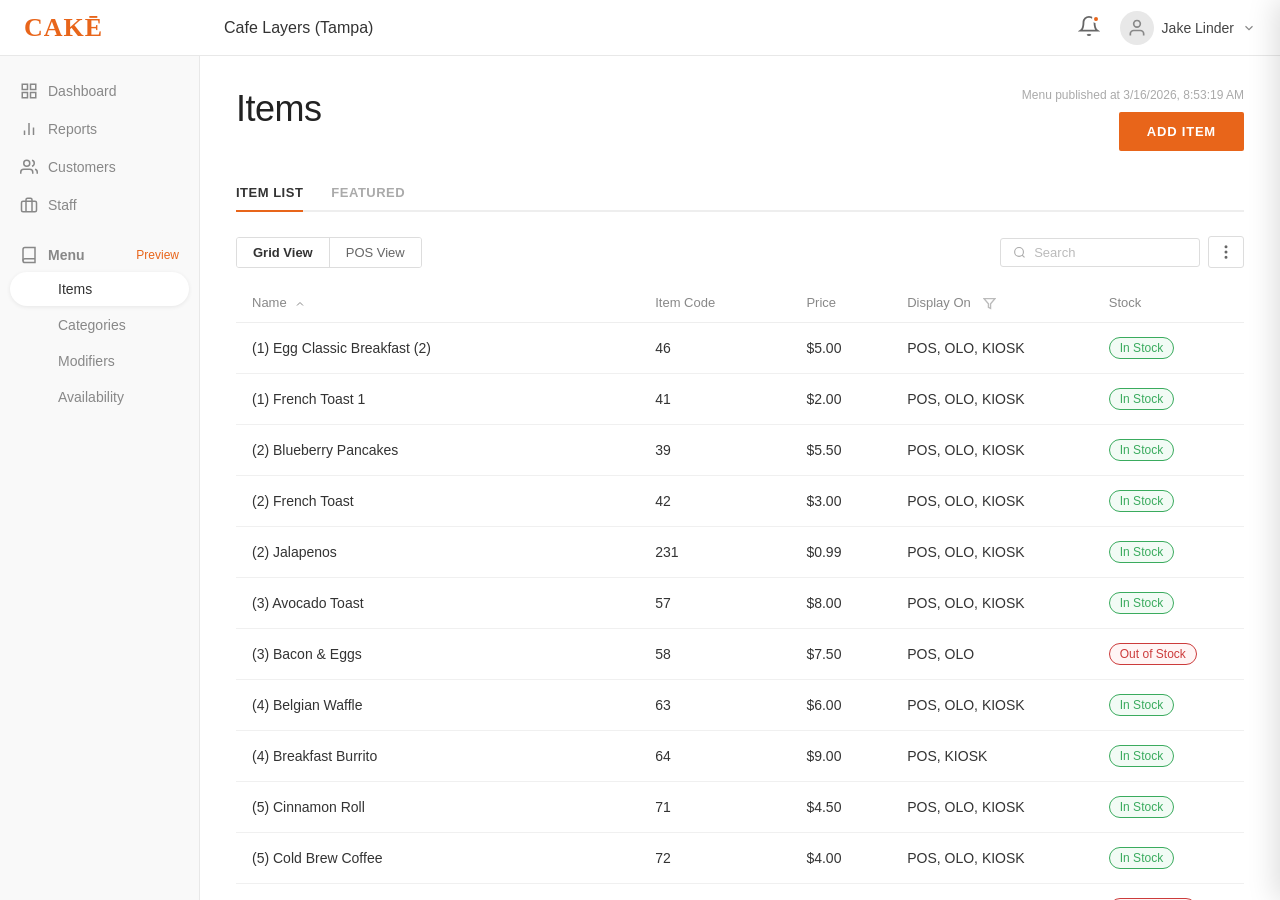
==== catering-v2.html @ 21a4f966 "Replace filter pills with column-header filter dropdown on Display On - Remove filter bar below tool" ====
<!DOCTYPE html>
<html lang="en">
<head>
  <meta charset="UTF-8" />
  <meta name="viewport" content="width=device-width, initial-scale=1.0" />
  <title>CAKE — Enterprise Menu System</title>
  <link rel="stylesheet" href="styles.css" />
  <style>
    .flyout-help-text {
      font-size: 11px;
      color: #999;
      margin: 3px 0 0 0;
      line-height: 1.4;
    }
    .col-display-header {
      display: flex;
      align-items: center;
      gap: 5px;
    }
    .display-filter-wrap {
      position: relative;
      display: inline-flex;
    }
    .display-filter-btn {
      background: none;
      border: none;
      padding: 2px 3px;
      cursor: pointer;
      color: #bbb;
      border-radius: 3px;
      line-height: 1;
      transition: color 0.15s;
    }
    .display-filter-btn:hover,
    .display-filter-btn.active {
      color: #E8651A;
    }
    .display-filter-dropdown {
      display: none;
      position: absolute;
      top: calc(100% + 6px);
      left: 50%;
      transform: translateX(-50%);
      background: #fff;
      border: 1px solid #e0e0e0;
      border-radius: 6px;
      box-shadow: 0 4px 16px rgba(0,0,0,0.1);
      padding: 6px 4px;
      min-width: 130px;
      z-index: 200;
    }
    .display-filter-dropdown.open {
      display: block;
    }
    .display-filter-option {
      display: flex;
      align-items: center;
      gap: 7px;
      padding: 5px 10px;
      font-size: 11px;
      font-weight: 600;
      letter-spacing: .04em;
      color: #555;
      cursor: pointer;
      border-radius: 4px;
      white-space: nowrap;
    }
    .display-filter-option:hover {
      background: #fdf5f0;
      color: #E8651A;
    }
    .display-filter-option input {
      accent-color: #E8651A;
      cursor: pointer;
    }
  </style>
</head>
<body>

  <!-- ── HEADER ────────────────────────────────────────────────── -->
  <header class="topbar">
    <div class="topbar-logo">
      <span class="cake-logo">CAK<span class="cake-logo-e">Ē</span></span>
    </div>
    <div class="topbar-location">Cafe Layers (Tampa)</div>
    <div class="topbar-right">
      <div class="topbar-bell">
        <svg width="22" height="22" viewBox="0 0 24 24" fill="none" stroke="#666" stroke-width="2"><path d="M18 8A6 6 0 0 0 6 8c0 7-3 9-3 9h18s-3-2-3-9"/><path d="M13.73 21a2 2 0 0 1-3.46 0"/></svg>
        <span class="bell-dot"></span>
      </div>
      <div class="topbar-user">
        <div class="user-avatar">
          <svg width="20" height="20" viewBox="0 0 24 24" fill="none" stroke="#888" stroke-width="2"><path d="M20 21v-2a4 4 0 0 0-4-4H8a4 4 0 0 0-4 4v2"/><circle cx="12" cy="7" r="4"/></svg>
        </div>
        <span class="user-name">Jake Linder</span>
        <svg width="14" height="14" viewBox="0 0 24 24" fill="none" stroke="#888" stroke-width="2"><polyline points="6 9 12 15 18 9"/></svg>
      </div>
    </div>
  </header>

  <!-- ── LAYOUT ─────────────────────────────────────────────────── -->
  <div class="layout">

    <!-- ── SIDEBAR ──────────────────────────────────────────────── -->
    <nav class="sidebar">
      <ul class="nav-list">
        <li class="nav-item" data-page="dashboard">
          <svg class="nav-icon" viewBox="0 0 24 24" fill="none" stroke="currentColor" stroke-width="2"><rect x="3" y="3" width="7" height="7"/><rect x="14" y="3" width="7" height="7"/><rect x="14" y="14" width="7" height="7"/><rect x="3" y="14" width="7" height="7"/></svg>
          Dashboard
        </li>
        <li class="nav-item" data-page="reports">
          <svg class="nav-icon" viewBox="0 0 24 24" fill="none" stroke="currentColor" stroke-width="2"><line x1="18" y1="20" x2="18" y2="10"/><line x1="12" y1="20" x2="12" y2="4"/><line x1="6" y1="20" x2="6" y2="14"/></svg>
          Reports
        </li>
        <li class="nav-item" data-page="customers">
          <svg class="nav-icon" viewBox="0 0 24 24" fill="none" stroke="currentColor" stroke-width="2"><path d="M17 21v-2a4 4 0 0 0-4-4H5a4 4 0 0 0-4 4v2"/><circle cx="9" cy="7" r="4"/><path d="M23 21v-2a4 4 0 0 0-3-3.87"/><path d="M16 3.13a4 4 0 0 1 0 7.75"/></svg>
          Customers
        </li>
        <li class="nav-item" data-page="staff">
          <svg class="nav-icon" viewBox="0 0 24 24" fill="none" stroke="currentColor" stroke-width="2"><rect x="2" y="7" width="20" height="14" rx="2"/><path d="M16 21V5a2 2 0 0 0-2-2h-4a2 2 0 0 0-2 2v16"/></svg>
          Staff
        </li>
        <li class="nav-section-header">
          <svg class="nav-icon" viewBox="0 0 24 24" fill="none" stroke="currentColor" stroke-width="2"><path d="M4 19.5A2.5 2.5 0 0 1 6.5 17H20"/><path d="M6.5 2H20v20H6.5A2.5 2.5 0 0 1 4 19.5v-15A2.5 2.5 0 0 1 6.5 2z"/></svg>
          Menu
          <span class="nav-preview-link" onclick="event.stopPropagation()">Preview</span>
        </li>
        <li class="nav-sub-item active" data-page="items">Items</li>
        <li class="nav-sub-item" data-page="categories">Categories</li>
        <li class="nav-sub-item" data-page="modifiers">Modifiers</li>
        <li class="nav-sub-item" data-page="availability">Availability</li>
      </ul>
    </nav>

    <!-- ── MAIN CONTENT ──────────────────────────────────────────── -->
    <main class="main-content">

      <!-- ITEMS PAGE -->
      <div id="page-items" class="page active">
        <div class="page-header-row">
          <h1 class="page-title">Items</h1>
          <div class="page-header-right">
            <span class="published-timestamp">Menu published at 3/16/2026, 8:53:19 AM</span>
            <button class="btn-primary noop">ADD ITEM</button>
          </div>
        </div>

        <div class="tab-bar">
          <button class="tab active" data-tab="item-list">ITEM LIST</button>
          <button class="tab noop" data-tab="featured">FEATURED</button>
        </div>

        <div class="toolbar">
          <div class="view-toggle">
            <button class="view-btn active" data-view="grid">Grid View</button>
            <button class="view-btn" data-view="pos">POS View</button>
          </div>
          <div class="toolbar-right">
            <div class="search-box">
              <svg width="15" height="15" viewBox="0 0 24 24" fill="none" stroke="#aaa" stroke-width="2"><circle cx="11" cy="11" r="8"/><line x1="21" y1="21" x2="16.65" y2="16.65"/></svg>
              <input type="text" placeholder="Search" class="search-input noop" readonly />
            </div>
            <button class="btn-icon noop" title="More options">
              <svg width="18" height="18" viewBox="0 0 24 24" fill="none" stroke="#666" stroke-width="2"><circle cx="12" cy="5" r="1"/><circle cx="12" cy="12" r="1"/><circle cx="12" cy="19" r="1"/></svg>
            </button>
          </div>
        </div>

        <table class="data-table">
          <thead>
            <tr>
              <th class="col-name">
                Name
                <svg width="12" height="12" viewBox="0 0 24 24" fill="none" stroke="currentColor" stroke-width="2"><polyline points="18 15 12 9 6 15"/></svg>
              </th>
              <th class="col-code">Item Code</th>
              <th class="col-price">Price</th>
              <th class="col-display">
                <div class="col-display-header">
                  Display On
                  <div class="display-filter-wrap" id="display-filter-wrap">
                    <button class="display-filter-btn" id="display-filter-btn" title="Filter by channel">
                      <svg width="13" height="13" viewBox="0 0 24 24" fill="none" stroke="currentColor" stroke-width="2.5"><polygon points="22 3 2 3 10 12.46 10 19 14 21 14 12.46 22 3"/></svg>
                    </button>
                    <div class="display-filter-dropdown" id="display-filter-dropdown">
                      <label class="display-filter-option"><input type="checkbox" value="pos" /> POS</label>
                      <label class="display-filter-option"><input type="checkbox" value="olo" /> OLO</label>
                      <label class="display-filter-option"><input type="checkbox" value="kiosk" /> KIOSK</label>
                      <label class="display-filter-option"><input type="checkbox" value="catering" /> CATERING</label>
                    </div>
                  </div>
                </div>
              </th>
              <th class="col-stock">Stock</th>
            </tr>
          </thead>
          <tbody id="items-tbody">
            <!-- Populated by JS -->
          </tbody>
        </table>
      </div>

      <!-- CATEGORIES PAGE -->
      <div id="page-categories" class="page">
        <div class="page-header-row">
          <h1 class="page-title">Categories</h1>
          <div class="page-header-right">
            <span class="published-timestamp">Menu published at 3/16/2026, 8:53:19 AM</span>
            <button class="btn-primary noop">ADD CATEGORY</button>
          </div>
        </div>
        <div class="placeholder-content">
          <div class="placeholder-icon">
            <svg width="48" height="48" viewBox="0 0 24 24" fill="none" stroke="#ccc" stroke-width="1.5"><path d="M4 6h16M4 12h16M4 18h7"/></svg>
          </div>
          <p class="placeholder-text">Categories will appear here.</p>
        </div>
      </div>

      <!-- MODIFIERS PAGE -->
      <div id="page-modifiers" class="page">
        <div class="page-header-row">
          <h1 class="page-title">Modifiers</h1>
          <div class="page-header-right">
            <span class="published-timestamp">Menu published at 3/16/2026, 8:53:19 AM</span>
            <button class="btn-primary noop">ADD MODIFIER</button>
          </div>
        </div>
        <div class="placeholder-content">
          <div class="placeholder-icon">
            <svg width="48" height="48" viewBox="0 0 24 24" fill="none" stroke="#ccc" stroke-width="1.5"><circle cx="12" cy="12" r="3"/><path d="M19.07 4.93l-1.41 1.41M5.34 18.66l-1.41 1.41M2 12h2M20 12h2M5.34 5.34l1.41 1.41M18.66 18.66l1.41 1.41"/></svg>
          </div>
          <p class="placeholder-text">Modifiers will appear here.</p>
        </div>
      </div>

      <!-- AVAILABILITY PAGE -->
      <div id="page-availability" class="page">
        <div class="page-header-row">
          <h1 class="page-title">Availability</h1>
          <div class="page-header-right">
            <span class="published-timestamp">Menu published at 3/16/2026, 8:53:19 AM</span>
          </div>
        </div>
        <div class="placeholder-content">
          <div class="placeholder-icon">
            <svg width="48" height="48" viewBox="0 0 24 24" fill="none" stroke="#ccc" stroke-width="1.5"><rect x="3" y="4" width="18" height="18" rx="2"/><line x1="16" y1="2" x2="16" y2="6"/><line x1="8" y1="2" x2="8" y2="6"/><line x1="3" y1="10" x2="21" y2="10"/></svg>
          </div>
          <p class="placeholder-text">Availability schedules will appear here.</p>
        </div>
      </div>

      <!-- DASHBOARD PAGE -->
      <div id="page-dashboard" class="page">
        <div class="page-header-row">
          <h1 class="page-title">Dashboard</h1>
        </div>
        <div class="placeholder-content">
          <div class="placeholder-icon">
            <svg width="48" height="48" viewBox="0 0 24 24" fill="none" stroke="#ccc" stroke-width="1.5"><rect x="3" y="3" width="7" height="7"/><rect x="14" y="3" width="7" height="7"/><rect x="14" y="14" width="7" height="7"/><rect x="3" y="14" width="7" height="7"/></svg>
          </div>
          <p class="placeholder-text">Dashboard content will appear here.</p>
        </div>
      </div>

      <!-- REPORTS PAGE -->
      <div id="page-reports" class="page">
        <div class="page-header-row">
          <h1 class="page-title">Reports</h1>
        </div>
        <div class="placeholder-content">
          <div class="placeholder-icon">
            <svg width="48" height="48" viewBox="0 0 24 24" fill="none" stroke="#ccc" stroke-width="1.5"><line x1="18" y1="20" x2="18" y2="10"/><line x1="12" y1="20" x2="12" y2="4"/><line x1="6" y1="20" x2="6" y2="14"/></svg>
          </div>
          <p class="placeholder-text">Reports will appear here.</p>
        </div>
      </div>

      <!-- CUSTOMERS PAGE -->
      <div id="page-customers" class="page">
        <div class="page-header-row">
          <h1 class="page-title">Customers</h1>
        </div>
        <div class="placeholder-content">
          <div class="placeholder-icon">
            <svg width="48" height="48" viewBox="0 0 24 24" fill="none" stroke="#ccc" stroke-width="1.5"><path d="M17 21v-2a4 4 0 0 0-4-4H5a4 4 0 0 0-4 4v2"/><circle cx="9" cy="7" r="4"/><path d="M23 21v-2a4 4 0 0 0-3-3.87"/><path d="M16 3.13a4 4 0 0 1 0 7.75"/></svg>
          </div>
          <p class="placeholder-text">Customer data will appear here.</p>
        </div>
      </div>

      <!-- STAFF PAGE -->
      <div id="page-staff" class="page">
        <div class="page-header-row">
          <h1 class="page-title">Staff</h1>
        </div>
        <div class="placeholder-content">
          <div class="placeholder-icon">
            <svg width="48" height="48" viewBox="0 0 24 24" fill="none" stroke="#ccc" stroke-width="1.5"><rect x="2" y="7" width="20" height="14" rx="2"/><path d="M16 21V5a2 2 0 0 0-2-2h-4a2 2 0 0 0-2 2v16"/></svg>
          </div>
          <p class="placeholder-text">Staff management will appear here.</p>
        </div>
      </div>

    </main>
  </div>

  <!-- ── FLYOUT OVERLAY ──────────────────────────────────────────── -->
  <div id="flyout-overlay" class="flyout-overlay"></div>

  <!-- ── EDIT ITEM FLYOUT ─────────────────────────────────────────── -->
  <div id="edit-flyout" class="edit-flyout">

    <!-- Header -->
    <div class="flyout-header">
      <span class="flyout-title">Edit Item</span>
      <button class="flyout-close-btn" id="flyout-close-btn">
        <svg width="18" height="18" viewBox="0 0 24 24" fill="none" stroke="#fff" stroke-width="2.5"><line x1="18" y1="6" x2="6" y2="18"/><line x1="6" y1="6" x2="18" y2="18"/></svg>
      </button>
    </div>

    <!-- Tab Bar -->
    <div class="flyout-tab-bar">
      <button class="flyout-tab active" data-flyout-tab="details">DETAILS</button>
      <button class="flyout-tab" data-flyout-tab="stock">STOCK</button>
    </div>

    <!-- Scrollable Body -->
    <div class="flyout-body">

      <!-- ── DETAILS TAB ─────────────────────────────────────────── -->
      <div id="flyout-tab-details" class="flyout-tab-content active">

        <div class="flyout-field">
          <label class="flyout-label">ITEM NAME <span class="req">*</span></label>
          <input type="text" class="flyout-input" id="f-item-name" />
        </div>

        <div class="flyout-field">
          <textarea class="flyout-textarea" id="f-description" placeholder="Description"></textarea>
        </div>

        <div class="flyout-field">
          <label class="flyout-label">CATEGORY <span class="req">*</span></label>
          <select class="flyout-select" id="f-category">
            <option>Breakfast</option>
            <option>Beverages</option>
            <option>Lunch</option>
            <option>Sides</option>
            <option>Desserts</option>
          </select>
        </div>

        <div class="flyout-field">
          <label class="flyout-label">ONLINE ORDERING IMAGE</label>
          <div class="flyout-image-upload">
            <div class="flyout-image-thumb">
              <svg width="36" height="36" viewBox="0 0 24 24" fill="none" stroke="#ccc" stroke-width="1.5"><rect x="3" y="3" width="18" height="18" rx="2"/><circle cx="8.5" cy="8.5" r="1.5"/><polyline points="21 15 16 10 5 21"/></svg>
              <span class="flyout-image-placeholder">No image uploaded</span>
            </div>
            <button class="flyout-upload-btn">Upload Image</button>
          </div>
        </div>

        <div class="flyout-field-row">
          <div class="flyout-field" style="flex:1">
            <label class="flyout-label">PRICE <span class="req">*</span></label>
            <div class="flyout-input-prefix">
              <span class="flyout-prefix">$</span>
              <input type="number" class="flyout-input flyout-input-no-left" id="f-price" step="0.01" />
            </div>
          </div>
          <div class="flyout-field" style="flex:1">
            <label class="flyout-label">PRICE + TAX <span class="req">*</span></label>
            <div class="flyout-input-prefix">
              <span class="flyout-prefix">$</span>
              <input type="number" class="flyout-input flyout-input-no-left" id="f-price-tax" step="0.01" readonly style="background:#f9f9f9;color:#888" />
            </div>
          </div>
        </div>

        <div class="flyout-field">
          <label class="flyout-label">TAX</label>
          <select class="flyout-select" id="f-tax">
            <option>Group Tax (16%)</option>
            <option>No Tax (0%)</option>
            <option>Sales Tax (8%)</option>
          </select>
        </div>

        <div class="flyout-field">
          <label class="flyout-label">STATIONS</label>
          <div class="flyout-tags-input">
            <span class="flyout-tag">KITCHEN <button class="tag-remove">✕</button></span>
            <span class="flyout-tag">LABEL <button class="tag-remove">✕</button></span>
            <select class="flyout-tag-select">
              <option value="">+ Add Station</option>
              <option>BAR</option>
              <option>EXPO</option>
              <option>GRILL</option>
            </select>
          </div>
        </div>

        <div class="flyout-field">
          <label class="flyout-label">MODIFIERS <span class="flyout-tooltip">?</span></label>
          <table class="flyout-mod-table">
            <thead>
              <tr>
                <th>Name</th><th>Req</th><th>Min</th><th>Max</th>
                <th>POS</th><th>OLO</th><th>KSK</th><th></th><th></th>
              </tr>
            </thead>
            <tbody>
              <tr><td>Eggs Preparation</td><td><input type="checkbox" checked /></td><td><input type="number" class="flyout-mod-num" value="1"/></td><td><input type="number" class="flyout-mod-num" value="1"/></td><td><input type="checkbox" checked /></td><td><input type="checkbox" checked /></td><td><input type="checkbox" checked /></td><td><button class="mod-remove">✕</button></td><td class="mod-drag">≡</td></tr>
              <tr><td>(1) Egg Classic Breakfast Meat Options</td><td><input type="checkbox" /></td><td><input type="number" class="flyout-mod-num" value="0"/></td><td><input type="number" class="flyout-mod-num" value="3"/></td><td><input type="checkbox" checked /></td><td><input type="checkbox" /></td><td><input type="checkbox" checked /></td><td><button class="mod-remove">✕</button></td><td class="mod-drag">≡</td></tr>
              <tr><td>Breakfast Bread Options</td><td><input type="checkbox" /></td><td><input type="number" class="flyout-mod-num" value="0"/></td><td><input type="number" class="flyout-mod-num" value="2"/></td><td><input type="checkbox" checked /></td><td><input type="checkbox" checked /></td><td><input type="checkbox" /></td><td><button class="mod-remove">✕</button></td><td class="mod-drag">≡</td></tr>
              <tr><td>Spreads</td><td><input type="checkbox" /></td><td><input type="number" class="flyout-mod-num" value="0"/></td><td><input type="number" class="flyout-mod-num" value="4"/></td><td><input type="checkbox" checked /></td><td><input type="checkbox" checked /></td><td><input type="checkbox" checked /></td><td><button class="mod-remove">✕</button></td><td class="mod-drag">≡</td></tr>
              <tr><td>Hash Brown Options</td><td><input type="checkbox" /></td><td><input type="number" class="flyout-mod-num" value="0"/></td><td><input type="number" class="flyout-mod-num" value="2"/></td><td><input type="checkbox" checked /></td><td><input type="checkbox" /></td><td><input type="checkbox" checked /></td><td><button class="mod-remove">✕</button></td><td class="mod-drag">≡</td></tr>
            </tbody>
          </table>
          <div class="flyout-mod-add">
            <select class="flyout-select">
              <option value="">+ Modifier Group</option>
              <option>Meat Modifier</option>
              <option>Salad Additions</option>
              <option>Drink Size</option>
            </select>
          </div>
        </div>

        <div class="flyout-field">
          <label class="flyout-label">SIZES <span class="flyout-tooltip">?</span></label>
          <p class="flyout-help-text" style="margin-bottom:8px">Define size variants for this item, each with a name, how many people it serves, and a price.</p>
          <div id="sizes-list" style="display:flex;flex-direction:column;gap:6px;margin-bottom:8px"></div>
          <button type="button" class="flyout-btn-text" id="add-size-btn" style="font-size:12px;padding:0;color:#E8651A;font-weight:600">+ Add Size</button>
        </div>

        <div class="flyout-field">
          <label class="flyout-label">PREP TICKET NAME <span class="flyout-tooltip">?</span></label>
          <input type="text" class="flyout-input" id="f-prep-ticket" />
        </div>

        <div class="flyout-field">
          <label class="flyout-label">RECEIPT &amp; ONLINE NAME <span class="flyout-tooltip">?</span></label>
          <input type="text" class="flyout-input" id="f-receipt-name" />
        </div>

        <div class="flyout-field">
          <label class="flyout-label">ITEM COST</label>
          <div class="flyout-field-row" style="align-items:center;gap:12px;margin-bottom:0">
            <div class="flyout-input-prefix" style="flex:0 0 130px">
              <span class="flyout-prefix">$</span>
              <input type="number" class="flyout-input flyout-input-no-left" id="f-item-cost" step="0.01" placeholder="0.00" />
            </div>
            <span class="flyout-cost-pct">COST/PRICE % = 0.00%</span>
          </div>
        </div>

        <div class="flyout-field">
          <label class="flyout-label">SALES CATEGORY <span class="req">*</span> <span class="flyout-tooltip">?</span></label>
          <select class="flyout-select" id="f-sales-cat">
            <option>Food</option>
            <option>Beverage</option>
            <option>Merchandise</option>
          </select>
        </div>

        <div class="flyout-field">
          <label class="flyout-label">ITEM CODE <span class="req">*</span> <span class="flyout-tooltip">?</span></label>
          <input type="text" class="flyout-input" id="f-item-code" />
        </div>

        <div class="flyout-field">
          <label class="flyout-label">EXTERNAL ID <span class="flyout-tooltip">?</span></label>
          <input type="text" class="flyout-input" id="f-external-id" placeholder="External ID" />
        </div>

        <div class="flyout-field">
          <label class="flyout-label">CALORIES <span class="flyout-tooltip">?</span></label>
          <input type="number" class="flyout-input" id="f-calories" placeholder="0" />
        </div>

        <div class="flyout-field">
          <label class="flyout-label">ALLERGENS <span class="flyout-tooltip">?</span></label>
          <div class="flyout-tags-input">
            <span class="flyout-tag">DAIRY <button class="tag-remove">✕</button></span>
            <span class="flyout-tag">EGGS <button class="tag-remove">✕</button></span>
            <select class="flyout-tag-select">
              <option value="">+ Add Allergen</option>
              <option>GLUTEN</option>
              <option>NUTS</option>
              <option>SOY</option>
              <option>SHELLFISH</option>
            </select>
          </div>
        </div>

        <div class="flyout-field">
          <label class="flyout-label">FOOD LABEL <span class="flyout-tooltip">?</span></label>
          <div class="flyout-checklist">
            <label class="flyout-check"><input type="checkbox" /> Eat Well</label>
            <label class="flyout-check"><input type="checkbox" /> Gluten-Free</label>
            <label class="flyout-check"><input type="checkbox" /> Halal</label>
            <label class="flyout-check"><input type="checkbox" /> Keto</label>
            <label class="flyout-check"><input type="checkbox" /> Locally Sourced</label>
            <label class="flyout-check"><input type="checkbox" /> No-Wheat</label>
            <label class="flyout-check"><input type="checkbox" /> Spicy</label>
            <label class="flyout-check"><input type="checkbox" /> Vegan</label>
            <label class="flyout-check"><input type="checkbox" /> Vegetarian</label>
          </div>
        </div>

        <div class="flyout-field">
          <label class="flyout-label">SHOW THIS ITEM ON <span class="flyout-tooltip">?</span></label>
          <div class="flyout-checklist flyout-checklist-row">
            <label class="flyout-check"><input type="checkbox" id="f-show-pos" /> POS</label>
            <label class="flyout-check"><input type="checkbox" id="f-show-olo" /> OLO</label>
            <label class="flyout-check"><input type="checkbox" id="f-show-kiosk" /> KIOSK</label>
            <label class="flyout-check"><input type="checkbox" id="f-show-catering" /> CATERING</label>
          </div>
        </div>

        <!-- Catering-only fields — shown when CATERING is checked -->
        <div id="catering-fields-section" class="catering-fields-section" style="display:none">
          <div class="catering-fields-divider">
            <span>CATERING PROPERTIES (ezCater)</span>
          </div>
          <p style="font-size:11px;color:#888;margin:0 0 12px 0;padding:0 2px;line-height:1.4">These fields are sent to ezCater when this item is published to the catering marketplace.</p>

          <!-- Catering Name -->
          <div class="flyout-field">
            <label class="flyout-label">CATERING NAME</label>
            <input type="text" class="flyout-input" id="f-catering-name" placeholder="Display name for catering orders" />
          </div>

          <!-- Tax Category -->
          <div class="flyout-field">
            <label class="flyout-label">TAX CATEGORY</label>
            <select class="flyout-select" id="f-catering-tax-category">
              <option value="">— Select —</option>
              <option>PREPARED_FOOD</option>
              <option>SANDWICHES</option>
              <option>NON_SODA_DRINKS</option>
              <option>COFFEE_TEA_MILK</option>
              <option>WATER</option>
              <option>BAKERY_ITEMS</option>
              <option>CANDY</option>
              <option>SODA</option>
            </select>
            <p class="flyout-help-text">Classification for tax purposes. Actual tax rates are configured in the ezCater portal.</p>
          </div>

          <!-- Item Type Tags -->
          <div class="flyout-field">
            <label class="flyout-label">ITEM TYPE TAGS</label>
            <div class="flyout-checklist flyout-checklist-row">
              <label class="flyout-check"><input type="radio" name="f-catering-item-type-tag" value="DRINKS" style="accent-color:#E8651A" /> DRINKS</label>
              <label class="flyout-check"><input type="radio" name="f-catering-item-type-tag" value="UTENSILS" style="accent-color:#E8651A" /> UTENSILS</label>
              <label class="flyout-check"><input type="radio" name="f-catering-item-type-tag" value="DESSERT" style="accent-color:#E8651A" /> DESSERT</label>
              <label class="flyout-check"><input type="radio" name="f-catering-item-type-tag" value="ICE" style="accent-color:#E8651A" /> ICE</label>
            </div>
            <p class="flyout-help-text">Signals to ezCater what type of item this is, so it can suggest it as an upsell if that category is not yet present in the customer's order.</p>
          </div>

          <!-- Quantity Unit -->
          <div class="flyout-field">
            <label class="flyout-label">QUANTITY UNIT</label>
            <select class="flyout-select" id="f-catering-quantity-unit">
              <option value="">— Select —</option>
              <option>TACO</option>
              <option>TRAY</option>
              <option>HALF_GALLON</option>
              <option>PIECE</option>
              <option>BOX</option>
              <option>BAG</option>
              <option>DOZEN</option>
              <option>PLATTER</option>
            </select>
            <p class="flyout-help-text">Defines the unit label for a single quantity of this item (e.g., "Tray", "Box").</p>
          </div>

          <!-- Individual Wrap Status -->
          <div class="flyout-field">
            <label class="flyout-label">INDIVIDUAL WRAP STATUS</label>
            <select class="flyout-select" id="f-catering-wrap-status">
              <option value="">— Select —</option>
              <option>NIL</option>
              <option>NEVER</option>
              <option>POSSIBLE</option>
              <option>WRAP</option>
            </select>
            <p class="flyout-help-text">Indicates whether this item can be individually wrapped. Set to WRAP for single-serve items like boxed lunches.</p>
          </div>

          <!-- Footnote -->
          <p style="font-size:11px;color:#aaa;margin:12px 0 0 0;font-style:italic;line-height:1.4">Note: Choice-level tags (ChoiceTypeTags) apply on individual modifier choices, not at the item level.</p>

          <!-- Hidden stub so app.js doesn't throw on f-catering-utensils -->
          <input type="checkbox" id="f-catering-utensils" style="display:none" />

        </div>

      </div><!-- /details -->

      <!-- ── STOCK TAB ───────────────────────────────────────────── -->
      <div id="flyout-tab-stock" class="flyout-tab-content">
        <div class="flyout-field">
          <label class="flyout-label">STOCK <span class="req">*</span></label>
          <select class="flyout-select flyout-stock-select" id="f-stock">
            <option value="in">In Stock</option>
            <option value="out">Out of Stock</option>
            <option value="limited">Limited</option>
          </select>
          <div class="flyout-stock-badge badge-in-stock" id="f-stock-badge">In Stock</div>
        </div>
      </div><!-- /stock -->

    </div><!-- /flyout-body -->

    <!-- Footer: Details -->
    <div class="flyout-footer" id="flyout-footer-details">
      <button class="flyout-btn-filled">SAVE</button>
      <button class="flyout-btn-filled">PUBLISH</button>
      <button class="flyout-btn-text flyout-cancel-btn">CANCEL</button>
      <button class="flyout-btn-text flyout-delete-btn">DELETE</button>
    </div>

    <!-- Footer: Stock -->
    <div class="flyout-footer" id="flyout-footer-stock" style="display:none">
      <button class="flyout-btn-filled">PUBLISH</button>
      <button class="flyout-btn-text flyout-cancel-btn">CANCEL</button>
    </div>

  </div><!-- /edit-flyout -->

  <div id="catering-flyout" class="edit-flyout" style="display:none!important">

    <div class="flyout-header">
      <span class="flyout-title">Edit Catering Item</span>
      <button class="flyout-close-btn" id="catering-flyout-close-btn">
        <svg width="18" height="18" viewBox="0 0 24 24" fill="none" stroke="#fff" stroke-width="2.5"><line x1="18" y1="6" x2="6" y2="18"/><line x1="6" y1="6" x2="18" y2="18"/></svg>
      </button>
    </div>

    <div class="flyout-tab-bar">
      <button class="catering-tab active" data-catering-tab="details">DETAILS</button>
      <button class="catering-tab" data-catering-tab="stock">STOCK</button>
    </div>

    <div class="flyout-body">

      <!-- DETAILS TAB -->
      <div id="catering-tab-details" class="flyout-tab-content active">

        <div class="flyout-field">
          <label class="flyout-label">ITEM NAME <span class="req">*</span></label>
          <input type="text" class="flyout-input" id="cf-item-name" />
        </div>

        <div class="flyout-field">
          <label class="flyout-label">CATERING NAME <span class="req">*</span></label>
          <input type="text" class="flyout-input" id="cf-catering-name" />
        </div>

        <div class="flyout-field">
          <label class="flyout-label">PRICE <span class="req">*</span></label>
          <div class="flyout-input-prefix">
            <span class="flyout-prefix">$</span>
            <input type="number" class="flyout-input flyout-input-no-left" id="cf-price" step="0.01" />
          </div>
        </div>

        <div class="flyout-field">
          <label class="flyout-label">CATERING TAX CATEGORY</label>
          <select class="flyout-select" id="cf-tax-category">
            <option value="">— Select —</option>
            <option>BAKERY_ITEMS</option>
            <option>CAKES_AND_PIES</option>
            <option>CANDY</option>
            <option>CHIPS_AND_SNACKS</option>
            <option>COFFEE_TEA_MILK</option>
            <option>DRESSINGS_AND_CONDIMENTS</option>
            <option>EXEMPT</option>
            <option>ICE_CREAM</option>
            <option>MISCELLANEOUS</option>
            <option>NON_SODA_DRINKS</option>
            <option>PREPARED_FOOD</option>
            <option>SANDWICHES</option>
            <option>SODA</option>
            <option>WATER</option>
          </select>
        </div>

        <div class="flyout-field">
          <label class="flyout-label">QUANTITY UNIT</label>
          <select class="flyout-select" id="cf-quantity-unit">
            <option value="">— Select —</option>
            <option>BAR</option>
            <option>BOTTLE</option>
            <option>BOWL</option>
            <option>BOX</option>
            <option>BUFFET</option>
            <option>CAKE</option>
            <option>CAN</option>
            <option>CARAFE</option>
            <option>DOZEN</option>
            <option>FOOT</option>
            <option>FULL_PAN</option>
            <option>GALLON</option>
            <option>HALF_GALLON</option>
            <option>HALF_PAN</option>
            <option>ITEM</option>
            <option>KIT</option>
            <option>LITER</option>
            <option>PACKAGE</option>
            <option>PAN</option>
            <option>PERSON</option>
            <option>PIE</option>
            <option>PIECE</option>
            <option>PINT</option>
            <option>PIZZA</option>
            <option>PLATTER</option>
            <option>POUND</option>
            <option>QUART</option>
            <option>ROLL</option>
            <option>SIX_PACK</option>
            <option>SKEWER</option>
            <option>SLIDER</option>
            <option>TACO</option>
            <option>TRAY</option>
            <option>TWELVE_PACK</option>
            <option>TWO_LITER</option>
          </select>
        </div>

        <div class="flyout-field">
          <label class="flyout-check" style="font-size:13px;font-weight:500">
            <input type="checkbox" id="cf-utensils" style="accent-color:#E8651A;width:14px;height:14px" />
            Utensils
          </label>
        </div>

      </div><!-- /details -->

      <!-- STOCK TAB -->
      <div id="catering-tab-stock" class="flyout-tab-content">
        <div class="flyout-field">
          <label class="flyout-label">STOCK <span class="req">*</span></label>
          <select class="flyout-select flyout-stock-select" id="cf-stock">
            <option value="in">In Stock</option>
            <option value="out">Out of Stock</option>
            <option value="limited">Limited</option>
          </select>
          <div class="flyout-stock-badge badge-in-stock" id="cf-stock-badge">In Stock</div>
        </div>
      </div><!-- /stock -->

    </div><!-- /flyout-body -->

    <div class="flyout-footer" id="catering-footer-details">
      <button class="flyout-btn-filled">SAVE</button>
      <button class="flyout-btn-text catering-cancel-btn">CANCEL</button>
    </div>

    <div class="flyout-footer" id="catering-footer-stock" style="display:none">
      <button class="flyout-btn-filled">PUBLISH</button>
      <button class="flyout-btn-text catering-cancel-btn">CANCEL</button>
    </div>

  </div><!-- /catering-flyout -->

  <script src="app.js"></script>
  <script>
    // ── FILTER BAR ─────────────────────────────────────────────────────
    const activeFilters = new Set();

    // Override renderItems to respect activeFilters instead of currentView
    renderItems = function() {
      const tbody = document.getElementById('items-tbody');

      const list = activeFilters.size === 0
        ? ITEMS
        : ITEMS.filter(item => [...activeFilters].some(ch => item[ch]));

      if (list.length === 0) {
        tbody.innerHTML = `
          <tr>
            <td colspan="5" style="text-align:center;padding:48px 0;color:#bbb;font-size:14px">
              No items match the selected filters.
            </td>
          </tr>`;
        return;
      }

      tbody.innerHTML = list.map(item => {
        const realIndex = ITEMS.indexOf(item);
        return `
          <tr data-item-index="${realIndex}">
            <td class="col-name">${item.name}</td>
            <td class="col-code">${item.code}</td>
            <td class="col-price">${item.price}</td>
            <td class="col-display">${getDisplayString(item)}</td>
            <td class="col-stock">
              <span class="badge ${item.inStock ? 'badge-in-stock' : 'badge-out-of-stock'}">
                ${item.inStock ? 'In Stock' : 'Out of Stock'}
              </span>
            </td>
          </tr>`;
      }).join('');

      tbody.querySelectorAll('tr[data-item-index]').forEach(row => {
        row.addEventListener('click', () => {
          const idx = parseInt(row.dataset.itemIndex, 10);
          if (isNaN(idx)) return;
          openFlyout(idx);
        });
      });
    };

    // Filter dropdown toggle
    const filterBtn      = document.getElementById('display-filter-btn');
    const filterDropdown = document.getElementById('display-filter-dropdown');

    filterBtn.addEventListener('click', e => {
      e.stopPropagation();
      filterDropdown.classList.toggle('open');
      filterBtn.classList.toggle('active', filterDropdown.classList.contains('open'));
    });

    document.addEventListener('click', () => {
      filterDropdown.classList.remove('open');
      filterBtn.classList.toggle('active', activeFilters.size > 0);
    });

    filterDropdown.addEventListener('click', e => e.stopPropagation());

    filterDropdown.querySelectorAll('input[type=checkbox]').forEach(cb => {
      cb.addEventListener('change', () => {
        if (cb.checked) activeFilters.add(cb.value);
        else activeFilters.delete(cb.value);
        filterBtn.classList.toggle('active', activeFilters.size > 0);
        renderItems();
      });
    });

    // Re-render now that the override is in place
    renderItems();

    // ── SIZES ──────────────────────────────────────────────────────────
    function createSizeRow() {
      const row = document.createElement('div');
      row.style.cssText = 'display:flex;align-items:center;gap:6px';
      row.innerHTML = `
        <input type="text"   class="flyout-input" placeholder="Name (e.g. Half Tray)"  style="flex:2;min-width:0" />
        <input type="number" class="flyout-input" placeholder="Serves" min="1" step="1" style="flex:1;min-width:0" title="Number of people this size serves" />
        <div class="flyout-input-prefix" style="flex:1;min-width:0">
          <span class="flyout-prefix">$</span>
          <input type="number" class="flyout-input flyout-input-no-left" placeholder="0.00" step="0.01" min="0" />
        </div>
        <button type="button" class="mod-remove size-remove-btn" title="Remove size">✕</button>
      `;
      row.querySelector('.size-remove-btn').addEventListener('click', () => row.remove());
      return row;
    }

    document.getElementById('add-size-btn').addEventListener('click', () => {
      document.getElementById('sizes-list').appendChild(createSizeRow());
    });
  </script>
</body>
</html>
---- styles.css ----
/* ── RESET & BASE ────────────────────────────────────────────────── */
*, *::before, *::after { box-sizing: border-box; margin: 0; padding: 0; }

body {
  font-family: -apple-system, BlinkMacSystemFont, 'Segoe UI', Roboto, Helvetica, Arial, sans-serif;
  font-size: 14px;
  background: #f4f4f4;
  color: #333;
  height: 100vh;
  display: flex;
  flex-direction: column;
  overflow: hidden;
}

/* ── TOPBAR ──────────────────────────────────────────────────────── */
.topbar {
  height: 56px;
  background: #fff;
  border-bottom: 1px solid #e8e8e8;
  display: flex;
  align-items: center;
  padding: 0 24px;
  gap: 20px;
  flex-shrink: 0;
  z-index: 100;
}

.topbar-logo {
  width: 180px;
  flex-shrink: 0;
}

.cake-logo {
  font-size: 26px;
  font-weight: 900;
  color: #E8651A;
  letter-spacing: 1px;
  font-family: Georgia, serif;
  text-transform: uppercase;
  line-height: 1;
}

.cake-logo-e {
  /* The crossed E / Ē character in the screenshot */
}

.topbar-location {
  flex: 1;
  font-size: 16px;
  font-weight: 500;
  color: #333;
}

.topbar-right {
  display: flex;
  align-items: center;
  gap: 20px;
}

.topbar-bell {
  position: relative;
  cursor: default;
}

.bell-dot {
  position: absolute;
  top: 0;
  right: 0;
  width: 8px;
  height: 8px;
  background: #E8651A;
  border-radius: 50%;
  border: 2px solid #fff;
}

.topbar-user {
  display: flex;
  align-items: center;
  gap: 8px;
  cursor: default;
}

.user-avatar {
  width: 34px;
  height: 34px;
  background: #e8e8e8;
  border-radius: 50%;
  display: flex;
  align-items: center;
  justify-content: center;
}

.user-name {
  font-size: 14px;
  color: #444;
  font-weight: 500;
}

/* ── LAYOUT ──────────────────────────────────────────────────────── */
.layout {
  display: flex;
  flex: 1;
  overflow: hidden;
}

/* ── SIDEBAR ─────────────────────────────────────────────────────── */
.sidebar {
  width: 200px;
  flex-shrink: 0;
  background: #f9f9f9;
  border-right: 1px solid #e8e8e8;
  padding: 16px 0;
  overflow-y: auto;
}

.nav-list {
  list-style: none;
}

.nav-item {
  display: flex;
  align-items: center;
  gap: 10px;
  padding: 10px 20px;
  color: #888;
  font-size: 14px;
  font-weight: 500;
  cursor: pointer;
  transition: color 0.15s;
}

.nav-item:hover {
  color: #555;
}

.nav-item.active {
  color: #333;
}

.nav-icon {
  width: 18px;
  height: 18px;
  flex-shrink: 0;
}

.nav-section-header {
  display: flex;
  align-items: center;
  gap: 10px;
  padding: 14px 20px 6px;
  color: #888;
  font-size: 14px;
  font-weight: 600;
  cursor: pointer;
  margin-top: 8px;
}

.nav-section-header:hover {
  color: #555;
}

.nav-preview-link {
  margin-left: auto;
  color: #E8651A;
  font-size: 12px;
  font-weight: 500;
  cursor: pointer;
}

.nav-preview-link:hover {
  text-decoration: underline;
}

.nav-sub-item {
  padding: 9px 20px 9px 48px;
  color: #888;
  font-size: 14px;
  cursor: pointer;
  border-radius: 20px;
  margin: 2px 10px;
  transition: background 0.15s, color 0.15s;
}

.nav-sub-item:hover {
  color: #555;
  background: #efefef;
}

.nav-sub-item.active {
  background: #fff;
  color: #333;
  font-weight: 500;
  box-shadow: 0 1px 4px rgba(0,0,0,0.08);
}

/* ── MAIN CONTENT ────────────────────────────────────────────────── */
.main-content {
  flex: 1;
  overflow-y: auto;
  padding: 32px 36px;
  background: #fff;
}

/* ── PAGE ────────────────────────────────────────────────────────── */
.page { display: none; }
.page.active { display: block; }

.page-header-row {
  display: flex;
  align-items: flex-start;
  justify-content: space-between;
  margin-bottom: 24px;
}

.page-title {
  font-size: 36px;
  font-weight: 300;
  color: #222;
  letter-spacing: -0.5px;
}

.page-header-right {
  display: flex;
  flex-direction: column;
  align-items: flex-end;
  gap: 10px;
}

.published-timestamp {
  font-size: 12px;
  color: #aaa;
}

/* ── BUTTONS ─────────────────────────────────────────────────────── */
.btn-primary {
  background: #E8651A;
  color: #fff;
  border: none;
  padding: 12px 28px;
  font-size: 13px;
  font-weight: 700;
  letter-spacing: 0.8px;
  text-transform: uppercase;
  cursor: pointer;
  border-radius: 2px;
  transition: background 0.15s;
}

.btn-primary:hover {
  background: #d05a15;
}

.btn-icon {
  background: none;
  border: 1px solid #ddd;
  padding: 6px 8px;
  border-radius: 3px;
  cursor: pointer;
  display: flex;
  align-items: center;
  justify-content: center;
}

.btn-icon:hover {
  background: #f5f5f5;
}

/* noop = visually present but does nothing */
.noop { cursor: default; }
.btn-primary.noop:hover { background: #E8651A; }
.btn-icon.noop:hover { background: none; }

/* ── TABS ────────────────────────────────────────────────────────── */
.tab-bar {
  display: flex;
  gap: 28px;
  border-bottom: 2px solid #eee;
  margin-bottom: 24px;
}

.tab {
  background: none;
  border: none;
  padding: 10px 0;
  font-size: 13px;
  font-weight: 600;
  letter-spacing: 0.5px;
  color: #aaa;
  cursor: pointer;
  border-bottom: 2px solid transparent;
  margin-bottom: -2px;
  transition: color 0.15s;
}

.tab.active {
  color: #333;
  border-bottom-color: #E8651A;
}

.tab.noop { cursor: default; }

/* ── TOOLBAR ─────────────────────────────────────────────────────── */
.toolbar {
  display: flex;
  align-items: center;
  justify-content: space-between;
  margin-bottom: 16px;
}

.view-toggle {
  display: flex;
  border: 1px solid #ddd;
  border-radius: 3px;
  overflow: hidden;
}

.view-btn {
  background: #fff;
  border: none;
  padding: 7px 16px;
  font-size: 13px;
  color: #666;
  cursor: pointer;
  border-right: 1px solid #ddd;
  transition: background 0.1s;
}

.view-btn:last-child { border-right: none; }

.view-btn.active {
  background: #fff;
  color: #333;
  font-weight: 600;
}

.view-btn.noop { cursor: default; }

.toolbar-right {
  display: flex;
  align-items: center;
  gap: 8px;
}

.search-box {
  display: flex;
  align-items: center;
  gap: 8px;
  border: 1px solid #ddd;
  border-radius: 3px;
  padding: 6px 12px;
  background: #fff;
  width: 200px;
}

.search-input {
  border: none;
  outline: none;
  font-size: 13px;
  color: #888;
  background: transparent;
  width: 100%;
}

.search-input::placeholder { color: #bbb; }

/* ── TABLE ───────────────────────────────────────────────────────── */
.data-table {
  width: 100%;
  border-collapse: collapse;
}

.data-table thead th {
  padding: 10px 16px;
  text-align: left;
  font-size: 13px;
  font-weight: 500;
  color: #888;
  border-bottom: 1px solid #eee;
}

.data-table thead th svg {
  vertical-align: middle;
  margin-left: 4px;
}

.data-table tbody tr {
  border-bottom: 1px solid #f0f0f0;
  transition: background 0.1s;
}

.data-table tbody tr:hover {
  background: #fafafa;
}

.data-table tbody td {
  padding: 14px 16px;
  font-size: 14px;
  color: #333;
}

.col-name  { width: 40%; }
.col-code  { width: 15%; }
.col-price { width: 10%; }
.col-display { width: 20%; }
.col-stock { width: 15%; }

td.col-code,
td.col-price { color: #555; }

td.col-display { color: #777; }

/* ── STOCK BADGE ─────────────────────────────────────────────────── */
.badge {
  display: inline-block;
  padding: 3px 10px;
  border-radius: 12px;
  font-size: 12px;
  font-weight: 500;
}

.badge-in-stock {
  color: #3aab5e;
  border: 1px solid #3aab5e;
  background: #f2fbf5;
}

.badge-out-of-stock {
  color: #cc3b3b;
  border: 1px solid #cc3b3b;
  background: #fff5f5;
}

/* ── PLACEHOLDER PAGES ───────────────────────────────────────────── */
.placeholder-content {
  display: flex;
  flex-direction: column;
  align-items: center;
  justify-content: center;
  padding: 80px 0;
  gap: 16px;
}

.placeholder-text {
  color: #bbb;
  font-size: 15px;
}

/* ── FLYOUT OVERLAY ──────────────────────────────────────────────── */
.flyout-overlay {
  position: fixed;
  inset: 0;
  background: rgba(0,0,0,0.45);
  z-index: 200;
  opacity: 0;
  pointer-events: none;
  transition: opacity 0.25s;
}
.flyout-overlay.open {
  opacity: 1;
  pointer-events: all;
}

/* ── EDIT FLYOUT PANEL ───────────────────────────────────────────── */
.edit-flyout {
  position: fixed;
  top: 0;
  right: 0;
  width: 540px;
  height: 100vh;
  background: #fff;
  z-index: 201;
  display: flex;
  flex-direction: column;
  transform: translateX(100%);
  transition: transform 0.25s ease;
  box-shadow: -4px 0 28px rgba(0,0,0,0.14);
}
.edit-flyout.open {
  transform: translateX(0);
}

/* Header */
.flyout-header {
  background: #3a3a3a;
  height: 52px;
  padding: 0 20px;
  display: flex;
  align-items: center;
  justify-content: space-between;
  flex-shrink: 0;
}
.flyout-title {
  color: #fff;
  font-size: 15px;
  font-weight: 600;
  letter-spacing: 0.3px;
}
.flyout-close-btn {
  background: none;
  border: none;
  cursor: pointer;
  padding: 4px;
  display: flex;
  align-items: center;
  opacity: 0.75;
}
.flyout-close-btn:hover { opacity: 1; }

/* Tab bar */
.flyout-tab-bar {
  display: flex;
  border-bottom: 2px solid #eee;
  background: #fff;
  flex-shrink: 0;
  padding: 0 20px;
}
.flyout-tab {
  background: none;
  border: none;
  padding: 12px 16px;
  font-size: 12px;
  font-weight: 700;
  letter-spacing: 0.8px;
  color: #aaa;
  cursor: pointer;
  border-bottom: 2px solid transparent;
  margin-bottom: -2px;
  transition: color 0.15s;
}
.flyout-tab.active {
  color: #333;
  border-bottom-color: #E8651A;
}

/* Scrollable body */
.flyout-body {
  flex: 1;
  overflow-y: auto;
  padding: 20px;
}
.flyout-tab-content { display: none; }
.flyout-tab-content.active { display: block; }

/* Fields */
.flyout-field { margin-bottom: 18px; }
.flyout-field-row {
  display: flex;
  gap: 16px;
}
.flyout-label {
  display: block;
  font-size: 11px;
  font-weight: 700;
  letter-spacing: 0.8px;
  color: #666;
  text-transform: uppercase;
  margin-bottom: 6px;
}
.req { color: #E8651A; }
.flyout-tooltip {
  display: inline-flex;
  align-items: center;
  justify-content: center;
  width: 14px;
  height: 14px;
  background: #bbb;
  color: #fff;
  border-radius: 50%;
  font-size: 9px;
  font-weight: 700;
  cursor: default;
  vertical-align: middle;
}
.flyout-input {
  width: 100%;
  border: 1px solid #ddd;
  border-radius: 3px;
  padding: 8px 12px;
  font-size: 13px;
  color: #333;
  outline: none;
  transition: border-color 0.15s;
}
.flyout-input:focus { border-color: #E8651A; }
.flyout-textarea {
  width: 100%;
  border: 1px solid #ddd;
  border-radius: 3px;
  padding: 8px 12px;
  font-size: 13px;
  color: #333;
  resize: vertical;
  min-height: 72px;
  outline: none;
  font-family: inherit;
  transition: border-color 0.15s;
}
.flyout-textarea:focus { border-color: #E8651A; }
.flyout-select {
  width: 100%;
  border: 1px solid #ddd;
  border-radius: 3px;
  padding: 8px 12px;
  font-size: 13px;
  color: #333;
  background: #fff;
  outline: none;
}
.flyout-input-prefix {
  display: flex;
  align-items: center;
  border: 1px solid #ddd;
  border-radius: 3px;
  overflow: hidden;
}
.flyout-prefix {
  padding: 8px 10px;
  background: #f5f5f5;
  color: #888;
  font-size: 13px;
  border-right: 1px solid #ddd;
  flex-shrink: 0;
}
.flyout-input-no-left {
  border: none;
  border-radius: 0;
  flex: 1;
}
.flyout-input-no-left:focus { outline: none; }

/* Image upload */
.flyout-image-upload {
  border: 2px dashed #ddd;
  border-radius: 4px;
  padding: 20px;
  display: flex;
  flex-direction: column;
  align-items: center;
  gap: 12px;
}
.flyout-image-thumb {
  display: flex;
  flex-direction: column;
  align-items: center;
  gap: 6px;
}
.flyout-image-placeholder {
  font-size: 12px;
  color: #bbb;
}
.flyout-upload-btn {
  background: none;
  border: 1px solid #ddd;
  border-radius: 3px;
  padding: 6px 14px;
  font-size: 12px;
  color: #666;
  cursor: pointer;
}
.flyout-upload-btn:hover { background: #f5f5f5; }

/* Tags input */
.flyout-tags-input {
  display: flex;
  flex-wrap: wrap;
  gap: 6px;
  align-items: center;
  border: 1px solid #ddd;
  border-radius: 3px;
  padding: 6px 10px;
  min-height: 38px;
}
.flyout-tag {
  display: inline-flex;
  align-items: center;
  gap: 5px;
  background: #efefef;
  border-radius: 3px;
  padding: 3px 8px;
  font-size: 11px;
  font-weight: 700;
  letter-spacing: 0.4px;
  color: #444;
}
.tag-remove {
  background: none;
  border: none;
  font-size: 10px;
  color: #999;
  cursor: pointer;
  padding: 0;
  line-height: 1;
}
.tag-remove:hover { color: #E8651A; }
.flyout-tag-select {
  border: none;
  background: none;
  font-size: 12px;
  color: #E8651A;
  cursor: pointer;
  outline: none;
}

/* Modifiers table */
.flyout-mod-table {
  width: 100%;
  border-collapse: collapse;
}
.flyout-mod-table thead th {
  padding: 6px 4px;
  text-align: left;
  color: #999;
  font-size: 10px;
  font-weight: 700;
  letter-spacing: 0.5px;
  border-bottom: 1px solid #eee;
  white-space: nowrap;
}
.flyout-mod-table tbody td {
  padding: 8px 4px;
  color: #444;
  border-bottom: 1px solid #f5f5f5;
  font-size: 12px;
}
.flyout-mod-num {
  width: 38px;
  border: 1px solid #ddd;
  border-radius: 2px;
  padding: 3px 4px;
  font-size: 12px;
  text-align: center;
}
.mod-remove {
  background: none;
  border: none;
  color: #ccc;
  cursor: pointer;
  font-size: 12px;
  padding: 0 4px;
}
.mod-remove:hover { color: #cc3b3b; }
.mod-drag {
  color: #ccc;
  cursor: grab;
  font-size: 16px;
  letter-spacing: -3px;
}
.flyout-mod-add { margin-top: 8px; }

/* Cost/price */
.flyout-cost-pct {
  font-size: 12px;
  color: #888;
  white-space: nowrap;
}

/* Checklist */
.flyout-checklist {
  display: grid;
  grid-template-columns: 1fr 1fr;
  gap: 10px;
}
.flyout-checklist-row {
  grid-template-columns: repeat(3, auto);
  justify-content: start;
  gap: 20px;
}
.flyout-check {
  display: flex;
  align-items: center;
  gap: 7px;
  font-size: 13px;
  color: #444;
  cursor: pointer;
}
.flyout-check input[type="checkbox"] {
  accent-color: #E8651A;
  width: 14px;
  height: 14px;
}

/* Stock tab badge */
.flyout-stock-select { margin-bottom: 14px; }
.flyout-stock-badge {
  display: inline-block;
  padding: 5px 18px;
  border-radius: 20px;
  font-size: 13px;
  font-weight: 600;
  border: 2px solid;
}
.flyout-stock-badge.badge-in-stock {
  color: #3aab5e;
  border-color: #3aab5e;
  background: #f2fbf5;
}
.flyout-stock-badge.badge-out-of-stock {
  color: #cc3b3b;
  border-color: #cc3b3b;
  background: #fff5f5;
}
.flyout-stock-badge.badge-limited {
  color: #c07a00;
  border-color: #c07a00;
  background: #fffbf0;
}

/* Footer */
.flyout-footer {
  border-top: 1px solid #eee;
  padding: 14px 20px;
  display: flex;
  align-items: center;
  gap: 4px;
  flex-shrink: 0;
  background: #fff;
}
.flyout-btn-filled {
  background: #E8651A;
  color: #fff;
  border: none;
  padding: 10px 22px;
  font-size: 12px;
  font-weight: 700;
  letter-spacing: 0.8px;
  text-transform: uppercase;
  border-radius: 2px;
  cursor: pointer;
  transition: background 0.15s;
}
.flyout-btn-filled:hover { background: #d05a15; }
.flyout-btn-text {
  background: none;
  border: none;
  color: #E8651A;
  font-size: 12px;
  font-weight: 700;
  letter-spacing: 0.8px;
  text-transform: uppercase;
  cursor: pointer;
  padding: 10px 12px;
}
.flyout-btn-text:hover { text-decoration: underline; }

/* Row clickable cursor */
.data-table tbody tr { cursor: pointer; }
.data-table tbody tr:hover { background: #fdf5f0; }

/* Catering inline fields section */
.catering-fields-section {
  margin-top: 4px;
  border-top: 2px solid #E8651A;
  padding-top: 4px;
}
.catering-fields-divider {
  display: flex;
  align-items: center;
  gap: 8px;
  margin-bottom: 12px;
  padding: 8px 0 4px;
}
.catering-fields-divider span {
  font-size: 11px;
  font-weight: 700;
  letter-spacing: 0.8px;
  color: #E8651A;
  white-space: nowrap;
}
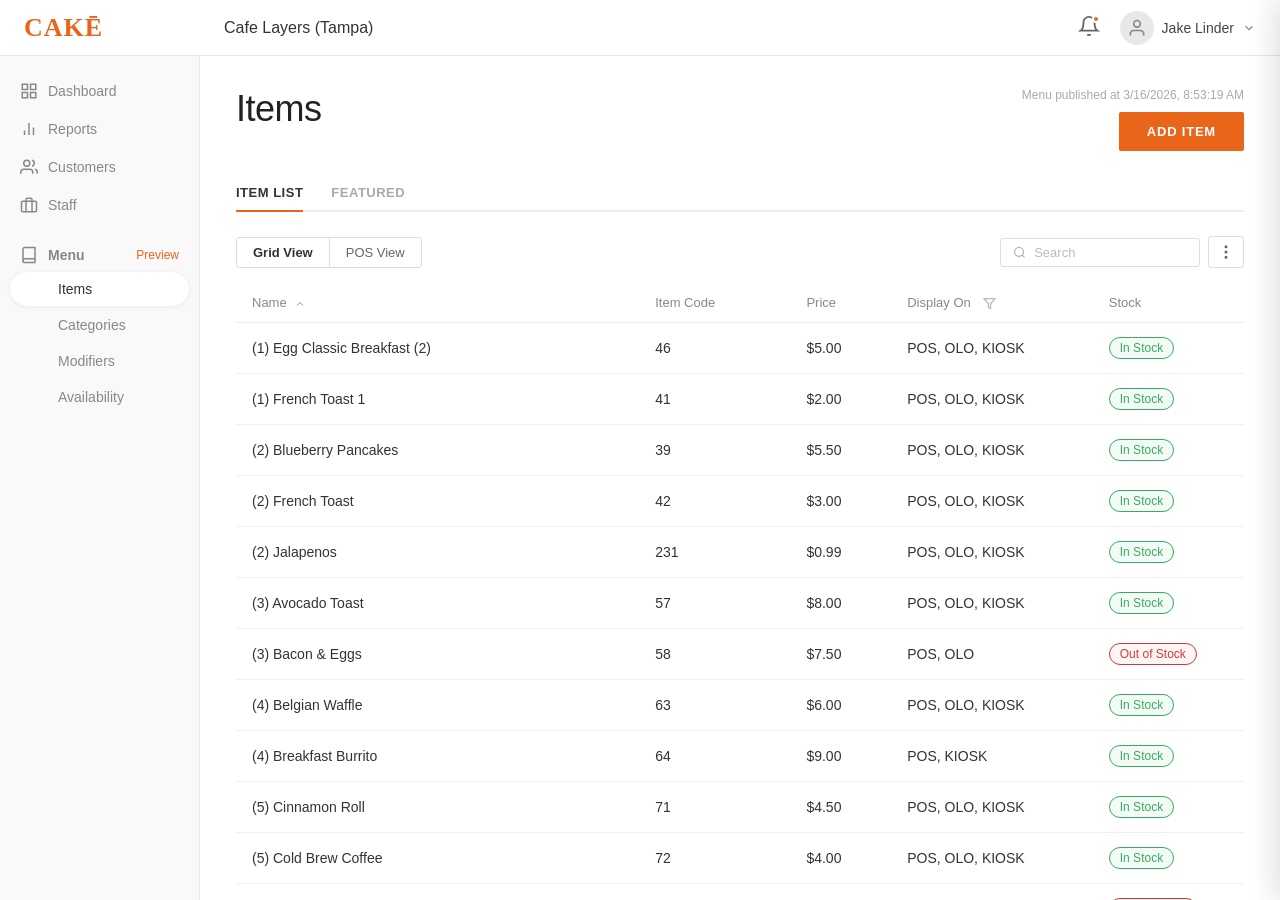
==== commit 309fadad: "Sizes: progressive disclosure — simple Serves field expands to size builder Default shows a single '" ====
--- a/catering-v2.html
+++ b/catering-v2.html
@@ -431,9 +431,27 @@
 
         <div class="flyout-field">
           <label class="flyout-label">SIZES <span class="flyout-tooltip">?</span></label>
-          <p class="flyout-help-text" style="margin-bottom:8px">Define size variants for this item, each with a name, how many people it serves, and a price.</p>
-          <div id="sizes-list" style="display:flex;flex-direction:column;gap:6px;margin-bottom:8px"></div>
-          <button type="button" class="flyout-btn-text" id="add-size-btn" style="font-size:12px;padding:0;color:#E8651A;font-weight:600">+ Add Size</button>
+
+          <!-- Simple mode: just a Serves number -->
+          <div id="sizes-simple">
+            <div style="display:flex;align-items:center;gap:8px">
+              <input type="number" class="flyout-input" id="f-serves-simple" min="1" step="1" placeholder="e.g. 10" style="width:100px" />
+              <span style="font-size:12px;color:#aaa">people</span>
+            </div>
+            <button type="button" id="sizes-expand-btn" style="margin-top:6px;font-size:12px;padding:0;color:#E8651A;font-weight:600;background:none;border:none;cursor:pointer">+ Add size variations</button>
+          </div>
+
+          <!-- Variation mode: size builder -->
+          <div id="sizes-variations" style="display:none">
+            <div style="display:grid;grid-template-columns:2fr 1fr 1fr 20px;gap:4px;margin-bottom:4px;padding:0 2px">
+              <span style="font-size:10px;font-weight:600;color:#aaa;text-transform:uppercase;letter-spacing:.04em">Name</span>
+              <span style="font-size:10px;font-weight:600;color:#aaa;text-transform:uppercase;letter-spacing:.04em">Serves</span>
+              <span style="font-size:10px;font-weight:600;color:#aaa;text-transform:uppercase;letter-spacing:.04em">Price</span>
+              <span></span>
+            </div>
+            <div id="sizes-list" style="display:flex;flex-direction:column;gap:6px;margin-bottom:8px"></div>
+            <button type="button" class="flyout-btn-text" id="add-size-btn" style="font-size:12px;padding:0;color:#E8651A;font-weight:600">+ Add size</button>
+          </div>
         </div>
 
         <div class="flyout-field">
@@ -848,24 +866,43 @@
     renderItems();
 
     // ── SIZES ──────────────────────────────────────────────────────────
-    function createSizeRow() {
+    const sizesSimple     = document.getElementById('sizes-simple');
+    const sizesVariations = document.getElementById('sizes-variations');
+    const sizesList       = document.getElementById('sizes-list');
+
+    function createSizeRow(servesValue) {
       const row = document.createElement('div');
-      row.style.cssText = 'display:flex;align-items:center;gap:6px';
+      row.style.cssText = 'display:grid;grid-template-columns:2fr 1fr 1fr 20px;gap:6px;align-items:center';
       row.innerHTML = `
-        <input type="text"   class="flyout-input" placeholder="Name (e.g. Half Tray)"  style="flex:2;min-width:0" />
-        <input type="number" class="flyout-input" placeholder="Serves" min="1" step="1" style="flex:1;min-width:0" title="Number of people this size serves" />
-        <div class="flyout-input-prefix" style="flex:1;min-width:0">
+        <input type="text"   class="flyout-input" placeholder="e.g. Half Tray" style="min-width:0" />
+        <input type="number" class="flyout-input" placeholder="10" min="1" step="1" style="min-width:0" value="${servesValue || ''}" />
+        <div class="flyout-input-prefix" style="min-width:0">
           <span class="flyout-prefix">$</span>
           <input type="number" class="flyout-input flyout-input-no-left" placeholder="0.00" step="0.01" min="0" />
         </div>
-        <button type="button" class="mod-remove size-remove-btn" title="Remove size">✕</button>
+        <button type="button" class="mod-remove size-remove-btn" title="Remove">✕</button>
       `;
-      row.querySelector('.size-remove-btn').addEventListener('click', () => row.remove());
+      row.querySelector('.size-remove-btn').addEventListener('click', () => {
+        row.remove();
+        // revert to simple mode when last row is removed
+        if (sizesList.children.length === 0) {
+          sizesVariations.style.display = 'none';
+          sizesSimple.style.display = '';
+        }
+      });
       return row;
     }
 
+    // Expand: carry the current Serves value into the first row
+    document.getElementById('sizes-expand-btn').addEventListener('click', () => {
+      const currentServes = document.getElementById('f-serves-simple').value;
+      sizesSimple.style.display = 'none';
+      sizesVariations.style.display = '';
+      sizesList.appendChild(createSizeRow(currentServes));
+    });
+
     document.getElementById('add-size-btn').addEventListener('click', () => {
-      document.getElementById('sizes-list').appendChild(createSizeRow());
+      sizesList.appendChild(createSizeRow());
     });
   </script>
 </body>
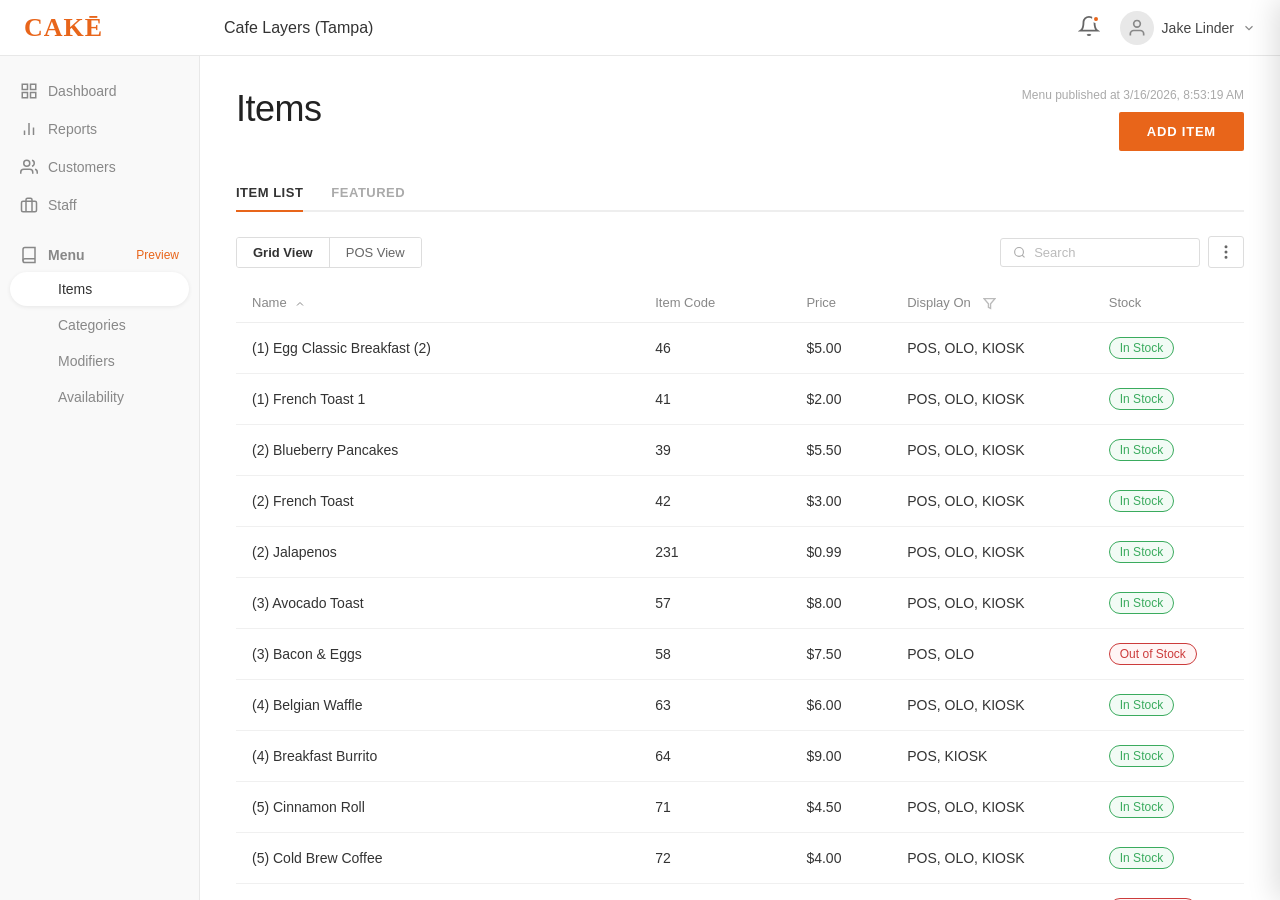
==== commit 367b2c85: "Move Sizes/Serves into catering section, remove from regular item editor https://claude.ai/code/sess" ====
--- a/catering-v2.html
+++ b/catering-v2.html
@@ -430,31 +430,6 @@
         </div>
 
         <div class="flyout-field">
-          <label class="flyout-label">SIZES <span class="flyout-tooltip">?</span></label>
-
-          <!-- Simple mode: just a Serves number -->
-          <div id="sizes-simple">
-            <div style="display:flex;align-items:center;gap:8px">
-              <input type="number" class="flyout-input" id="f-serves-simple" min="1" step="1" placeholder="e.g. 10" style="width:100px" />
-              <span style="font-size:12px;color:#aaa">people</span>
-            </div>
-            <button type="button" id="sizes-expand-btn" style="margin-top:6px;font-size:12px;padding:0;color:#E8651A;font-weight:600;background:none;border:none;cursor:pointer">+ Add size variations</button>
-          </div>
-
-          <!-- Variation mode: size builder -->
-          <div id="sizes-variations" style="display:none">
-            <div style="display:grid;grid-template-columns:2fr 1fr 1fr 20px;gap:4px;margin-bottom:4px;padding:0 2px">
-              <span style="font-size:10px;font-weight:600;color:#aaa;text-transform:uppercase;letter-spacing:.04em">Name</span>
-              <span style="font-size:10px;font-weight:600;color:#aaa;text-transform:uppercase;letter-spacing:.04em">Serves</span>
-              <span style="font-size:10px;font-weight:600;color:#aaa;text-transform:uppercase;letter-spacing:.04em">Price</span>
-              <span></span>
-            </div>
-            <div id="sizes-list" style="display:flex;flex-direction:column;gap:6px;margin-bottom:8px"></div>
-            <button type="button" class="flyout-btn-text" id="add-size-btn" style="font-size:12px;padding:0;color:#E8651A;font-weight:600">+ Add size</button>
-          </div>
-        </div>
-
-        <div class="flyout-field">
           <label class="flyout-label">PREP TICKET NAME <span class="flyout-tooltip">?</span></label>
           <input type="text" class="flyout-input" id="f-prep-ticket" />
         </div>
@@ -582,7 +557,7 @@
           </div>
 
           <!-- Quantity Unit -->
-          <div class="flyout-field">
+          <div class="flyout-field" style="background:#fffbf0;border:1.5px solid #f5c842;border-radius:6px;padding:10px 12px;margin-left:-12px;margin-right:-12px">
             <label class="flyout-label">QUANTITY UNIT</label>
             <select class="flyout-select" id="f-catering-quantity-unit">
               <option value="">— Select —</option>
@@ -599,7 +574,7 @@
           </div>
 
           <!-- Individual Wrap Status -->
-          <div class="flyout-field">
+          <div class="flyout-field" style="background:#fffbf0;border:1.5px solid #f5c842;border-radius:6px;padding:10px 12px;margin-left:-12px;margin-right:-12px">
             <label class="flyout-label">INDIVIDUAL WRAP STATUS</label>
             <select class="flyout-select" id="f-catering-wrap-status">
               <option value="">— Select —</option>
@@ -609,6 +584,33 @@
               <option>WRAP</option>
             </select>
             <p class="flyout-help-text">Indicates whether this item can be individually wrapped. Set to WRAP for single-serve items like boxed lunches.</p>
+          </div>
+
+          <!-- Sizes / Serves -->
+          <div class="flyout-field" style="margin-bottom:0">
+            <label class="flyout-label">SIZES</label>
+
+            <!-- Simple mode: just a Serves number -->
+            <div id="sizes-simple">
+              <div style="display:flex;align-items:center;gap:8px;margin-bottom:6px">
+                <span style="font-size:12px;color:#888;white-space:nowrap;font-weight:500">Serves</span>
+                <input type="number" class="flyout-input" id="f-serves-simple" min="1" step="1" placeholder="e.g. 10" style="width:90px" />
+                <span style="font-size:12px;color:#aaa;white-space:nowrap">people</span>
+              </div>
+              <button type="button" id="sizes-expand-btn" style="font-size:12px;padding:0;color:#E8651A;font-weight:600;background:none;border:none;cursor:pointer">+ Add size variations</button>
+            </div>
+
+            <!-- Variation mode: size builder -->
+            <div id="sizes-variations" style="display:none">
+              <div style="display:grid;grid-template-columns:2fr 1fr 1fr 20px;gap:4px;margin-bottom:4px;padding:0 2px">
+                <span style="font-size:10px;font-weight:600;color:#aaa;text-transform:uppercase;letter-spacing:.04em">Name</span>
+                <span style="font-size:10px;font-weight:600;color:#aaa;text-transform:uppercase;letter-spacing:.04em">Serves</span>
+                <span style="font-size:10px;font-weight:600;color:#aaa;text-transform:uppercase;letter-spacing:.04em">Price</span>
+                <span></span>
+              </div>
+              <div id="sizes-list" style="display:flex;flex-direction:column;gap:6px;margin-bottom:8px"></div>
+              <button type="button" class="flyout-btn-text" id="add-size-btn" style="font-size:12px;padding:0;color:#E8651A;font-weight:600">+ Add size</button>
+            </div>
           </div>
 
           <!-- Footnote -->
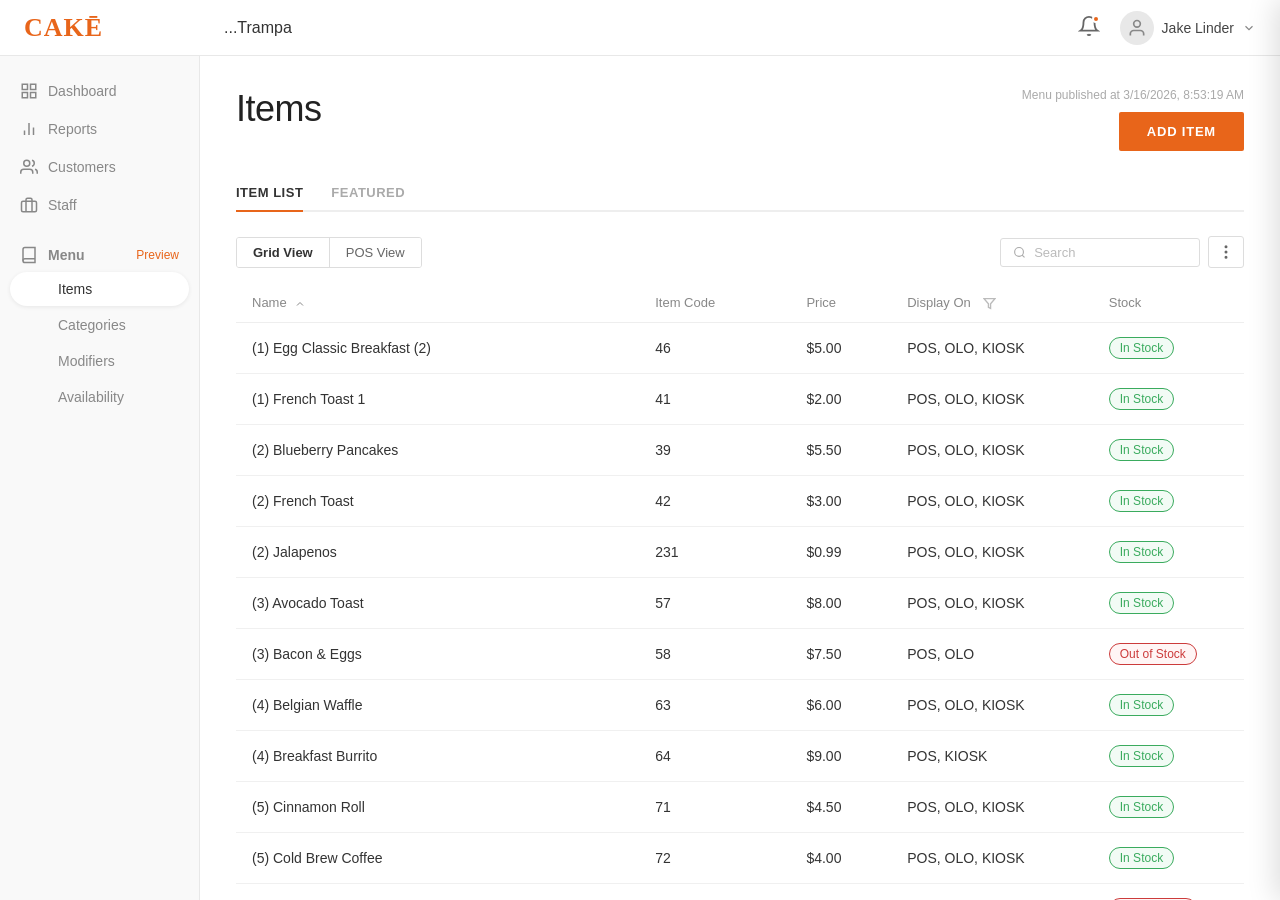
==== commit eca4f651: "Update topbar location label across HTML prototypes Made-with: Cursor" ====
--- a/catering-v2.html
+++ b/catering-v2.html
@@ -82,7 +82,7 @@
     <div class="topbar-logo">
       <span class="cake-logo">CAK<span class="cake-logo-e">Ē</span></span>
     </div>
-    <div class="topbar-location">Cafe Layers (Tampa)</div>
+    <div class="topbar-location">...Trampa</div>
     <div class="topbar-right">
       <div class="topbar-bell">
         <svg width="22" height="22" viewBox="0 0 24 24" fill="none" stroke="#666" stroke-width="2"><path d="M18 8A6 6 0 0 0 6 8c0 7-3 9-3 9h18s-3-2-3-9"/><path d="M13.73 21a2 2 0 0 1-3.46 0"/></svg>
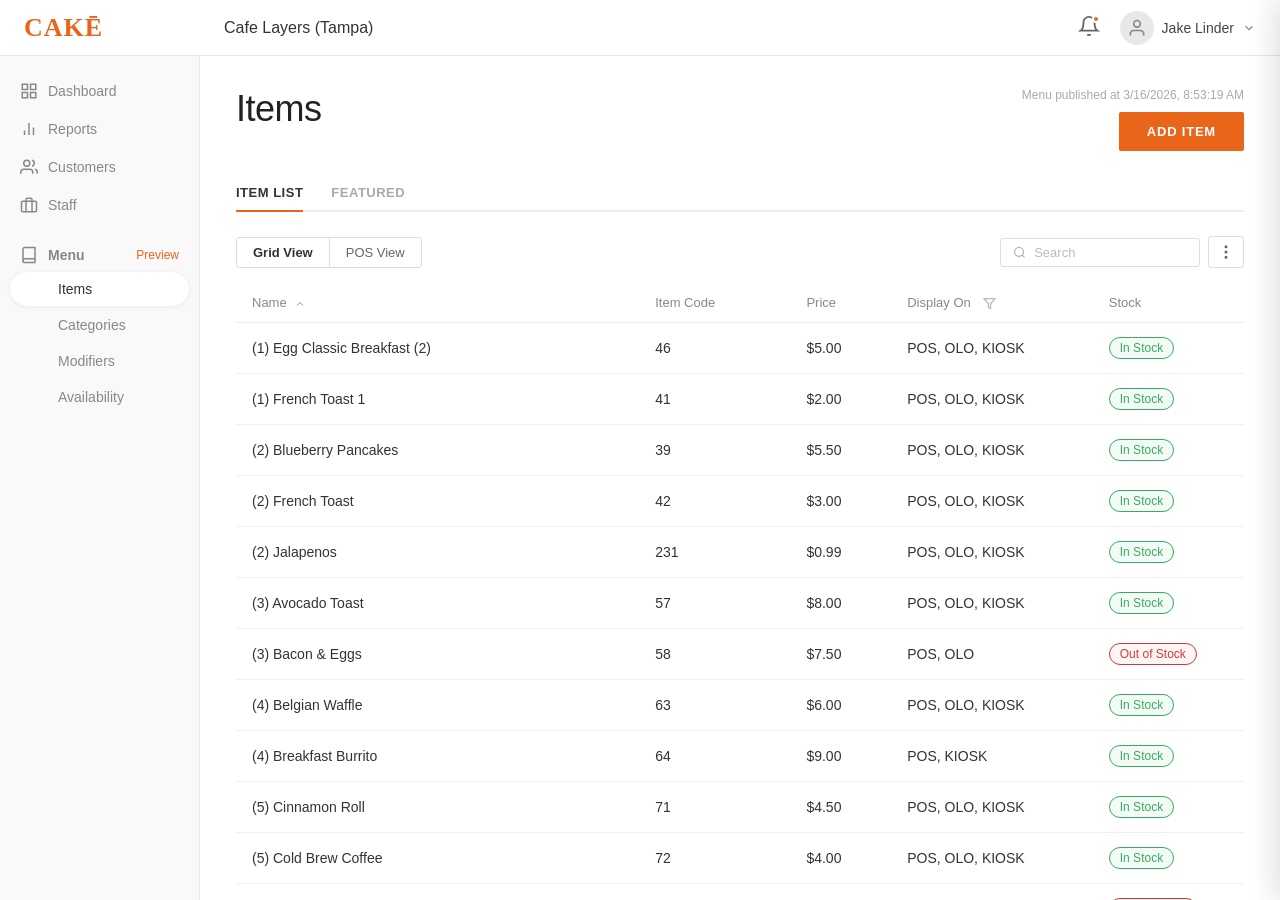
==== commit bf157611: "Restore topbar location to Cafe Layers (Tampa) Made-with: Cursor" ====
--- a/catering-v2.html
+++ b/catering-v2.html
@@ -82,7 +82,7 @@
     <div class="topbar-logo">
       <span class="cake-logo">CAK<span class="cake-logo-e">Ē</span></span>
     </div>
-    <div class="topbar-location">...Trampa</div>
+    <div class="topbar-location">Cafe Layers (Tampa)</div>
     <div class="topbar-right">
       <div class="topbar-bell">
         <svg width="22" height="22" viewBox="0 0 24 24" fill="none" stroke="#666" stroke-width="2"><path d="M18 8A6 6 0 0 0 6 8c0 7-3 9-3 9h18s-3-2-3-9"/><path d="M13.73 21a2 2 0 0 1-3.46 0"/></svg>
